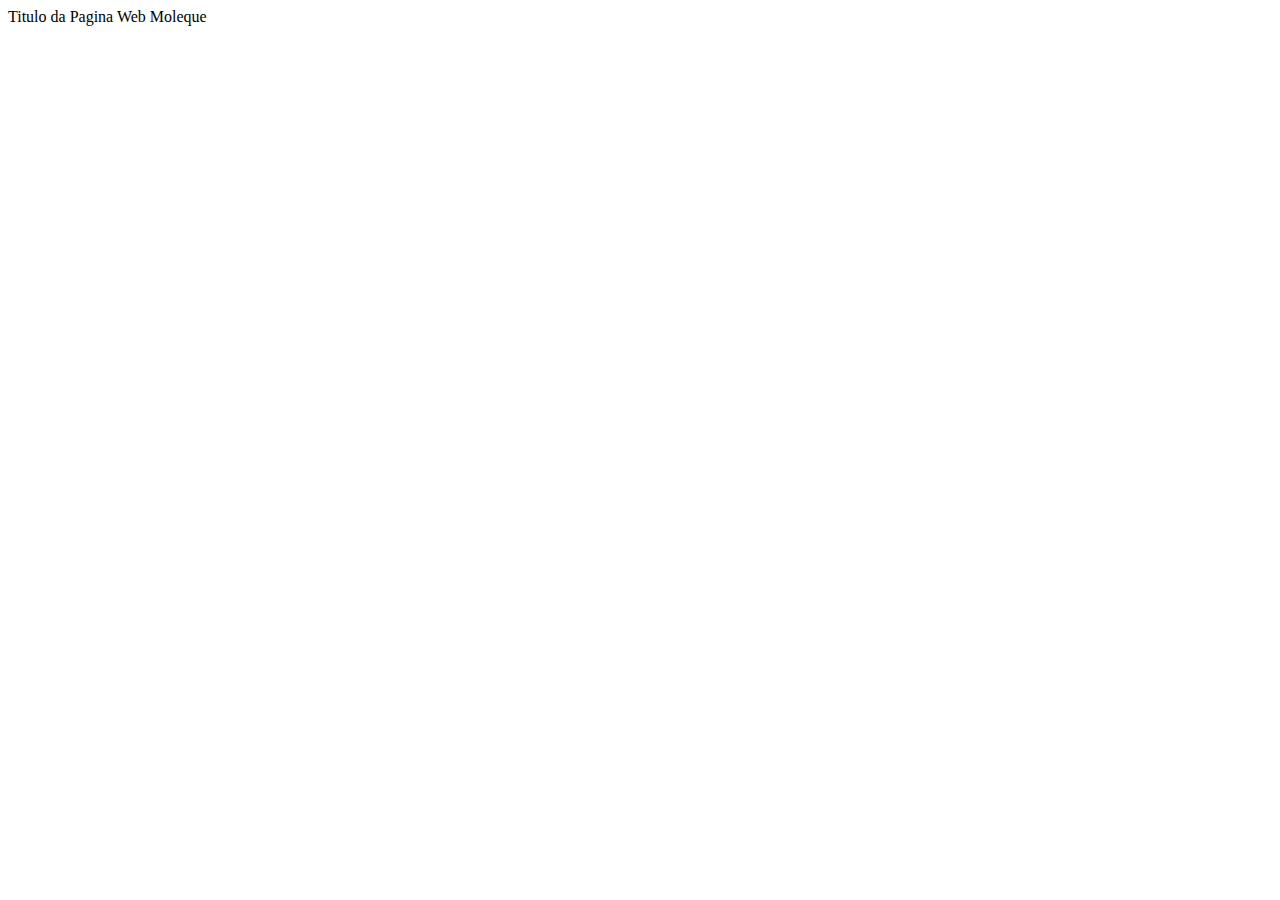
==== CursoJS_TS/ProjetoModelo/index.html @ 67359e80 "first commit" ====
<!DOCTYPE html>
<html lang="pt_BR">
<head>
    <meta charset="UTF-8">
    <meta name="viewport" content="width=device-width, initial-scale=2.0">
    <!--<meta name="viewport" content="width=device-width, initial-scale=1.0">-->
    <title>Minha Pagina web Cachorro</title>

    <script src="assets/mainScript.js"></script>

</head>
<body>Titulo da Pagina Web Moleque</h1>
    
</body>
</html>
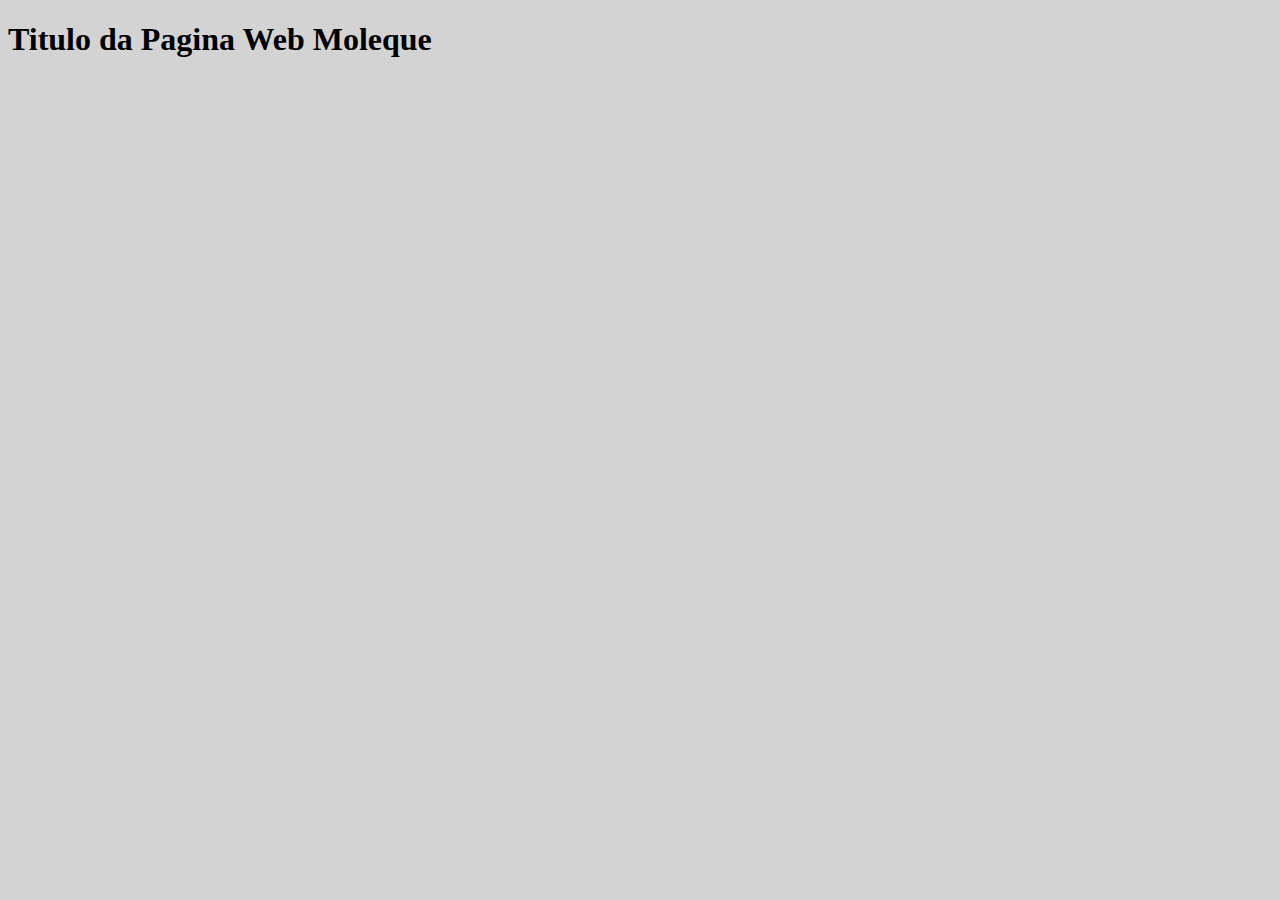
==== commit 2b5fc84b: "qualquer coisa" ====
--- a/CursoJS_TS/ProjetoModelo/index.html
+++ b/CursoJS_TS/ProjetoModelo/index.html
@@ -6,10 +6,12 @@
     <!--<meta name="viewport" content="width=device-width, initial-scale=1.0">-->
     <title>Minha Pagina web Cachorro</title>
 
+    <!--refs-->
+    <link rel="stylesheet" href="./assets/css/sheet-01.css">
     <script src="assets/mainScript.js"></script>
 
 </head>
-<body>Titulo da Pagina Web Moleque</h1>
-    
+<body>
+    <h1 class="t1">Titulo da Pagina Web Moleque</h1>
 </body>
 </html>--- a/CursoJS_TS/ProjetoModelo/assets/css/sheet-01.css
+++ b/CursoJS_TS/ProjetoModelo/assets/css/sheet-01.css
@@ -0,0 +1,8 @@
+body{
+    background-color: lightgray;
+}
+
+t1{
+    font-family: Georgia, 'Times New Roman', Times, serif;
+    font-size: large;
+}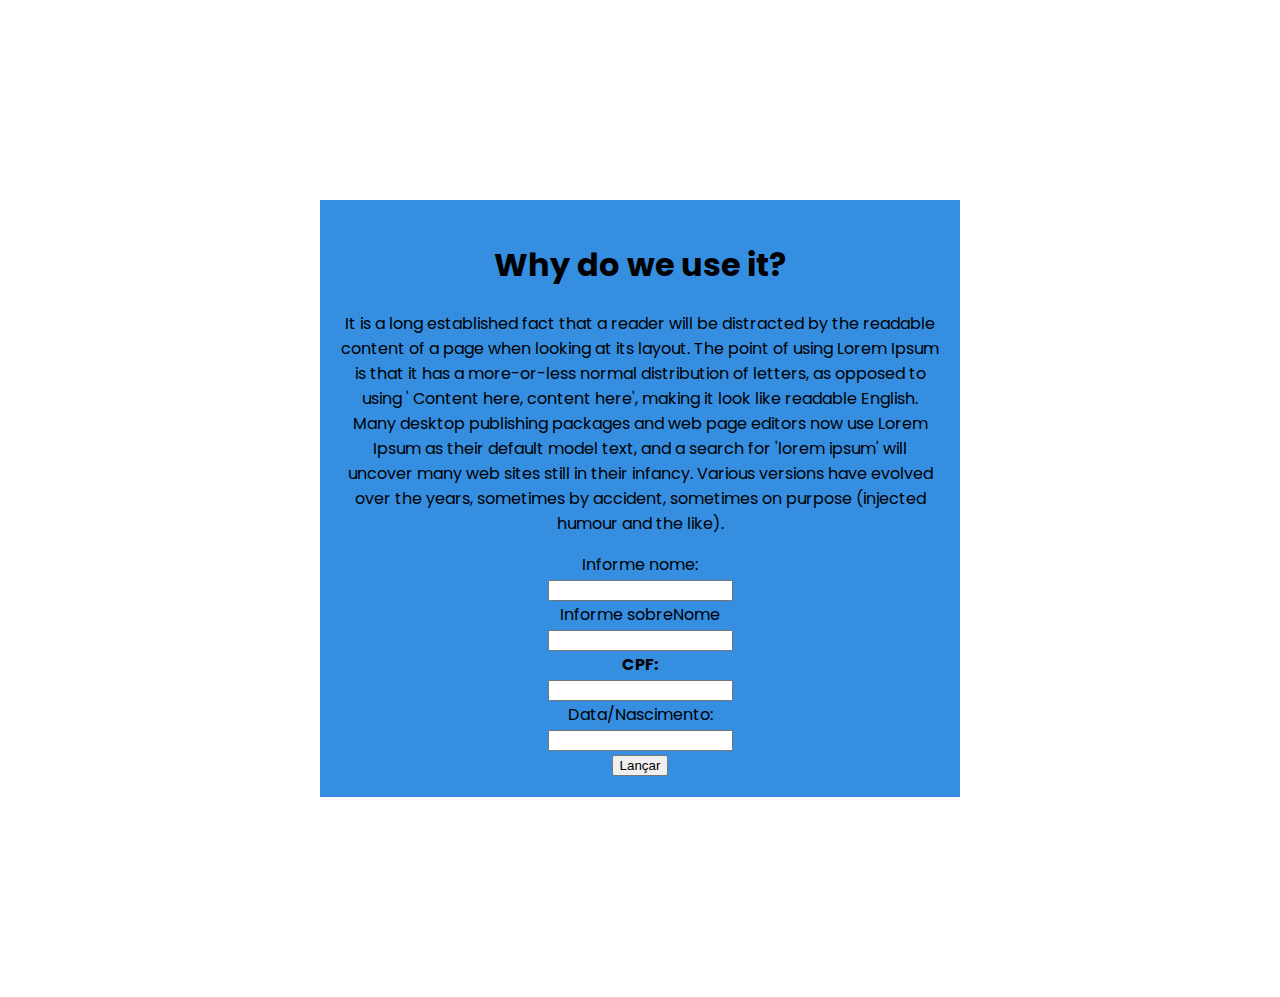
==== commit 712d0f00: "css estilização" ====
--- a/CursoJS_TS/ProjetoModelo/index.html
+++ b/CursoJS_TS/ProjetoModelo/index.html
@@ -1,5 +1,6 @@
 <!DOCTYPE html>
 <html lang="pt_BR">
+
 <head>
     <meta charset="UTF-8">
     <meta name="viewport" content="width=device-width, initial-scale=2.0">
@@ -11,7 +12,37 @@
     <script src="assets/mainScript.js"></script>
 
 </head>
+
 <body>
-    <h1 class="t1">Titulo da Pagina Web Moleque</h1>
+    <section class="container-01">
+        <h1>Why do we use it?</h1>
+        <p>
+            It is a long established fact that a reader will be distracted by the readable
+            content of a page when looking at its layout. The point of using Lorem Ipsum is
+            that it has a more-or-less normal distribution of letters, as opposed to using '
+            Content here, content here', making it look like readable English. Many desktop
+            publishing packages and web page editors now use Lorem Ipsum as their default model
+            text, and a search for 'lorem ipsum' will uncover many web sites still in their infancy.
+            Various versions have evolved over the years, sometimes by accident, sometimes on purpose
+            (injected humour and the like).
+        </p>
+
+        <form>
+            <label for="txtNome">Informe nome:</label><br>
+            <input type="text" id="txtNome"><br>
+
+            <label for="txtSobrenome">Informe sobreNome</label><br>
+            <input type="text" id="txtSobrenome"><br>
+
+            <label for="txtCpf"><strong>CPF:</strong></label><br>
+            <input type="text" id = "txtCpf"><br>
+
+            <label for="txtDataNas">Data/Nascimento:</label><br>
+            <input type="txtDataNas" id="txtDataNas"><br>
+
+            <button>Lançar</button>
+        </form>
+    </section>
 </body>
+
 </html>--- a/CursoJS_TS/ProjetoModelo/assets/css/sheet-01.css
+++ b/CursoJS_TS/ProjetoModelo/assets/css/sheet-01.css
@@ -1,8 +1,29 @@
-body{
-    background-color: lightgray;
+@import url('https://fonts.googleapis.com/css2?family=Poppins:ital,wght@0,100;0,200;0,300;0,400;0,500;0,600;0,700;0,800;0,900;1,100;1,200;1,300;1,400;1,500;1,600;1,700;1,800;1,900&display=swap');
+
+:root{
+    -primary-color:#ffffff;
 }
 
-t1{
-    font-family: Georgia, 'Times New Roman', Times, serif;
-    font-size: large;
-}+
+*{
+  box-sizing: border-box;
+  outline: 0;
+}
+
+body{
+    margin: 1;
+    padding: 0;
+    background: var(-primary-color);
+}
+
+.container-01{
+    max-width: 640px;
+    text-align: center;
+    padding: 20px;
+    margin: 200px auto;
+    font-family: 'Poppins', sans-serif;
+    align-content: center;
+    background-color: rgb(53, 142, 224);
+}
+
+
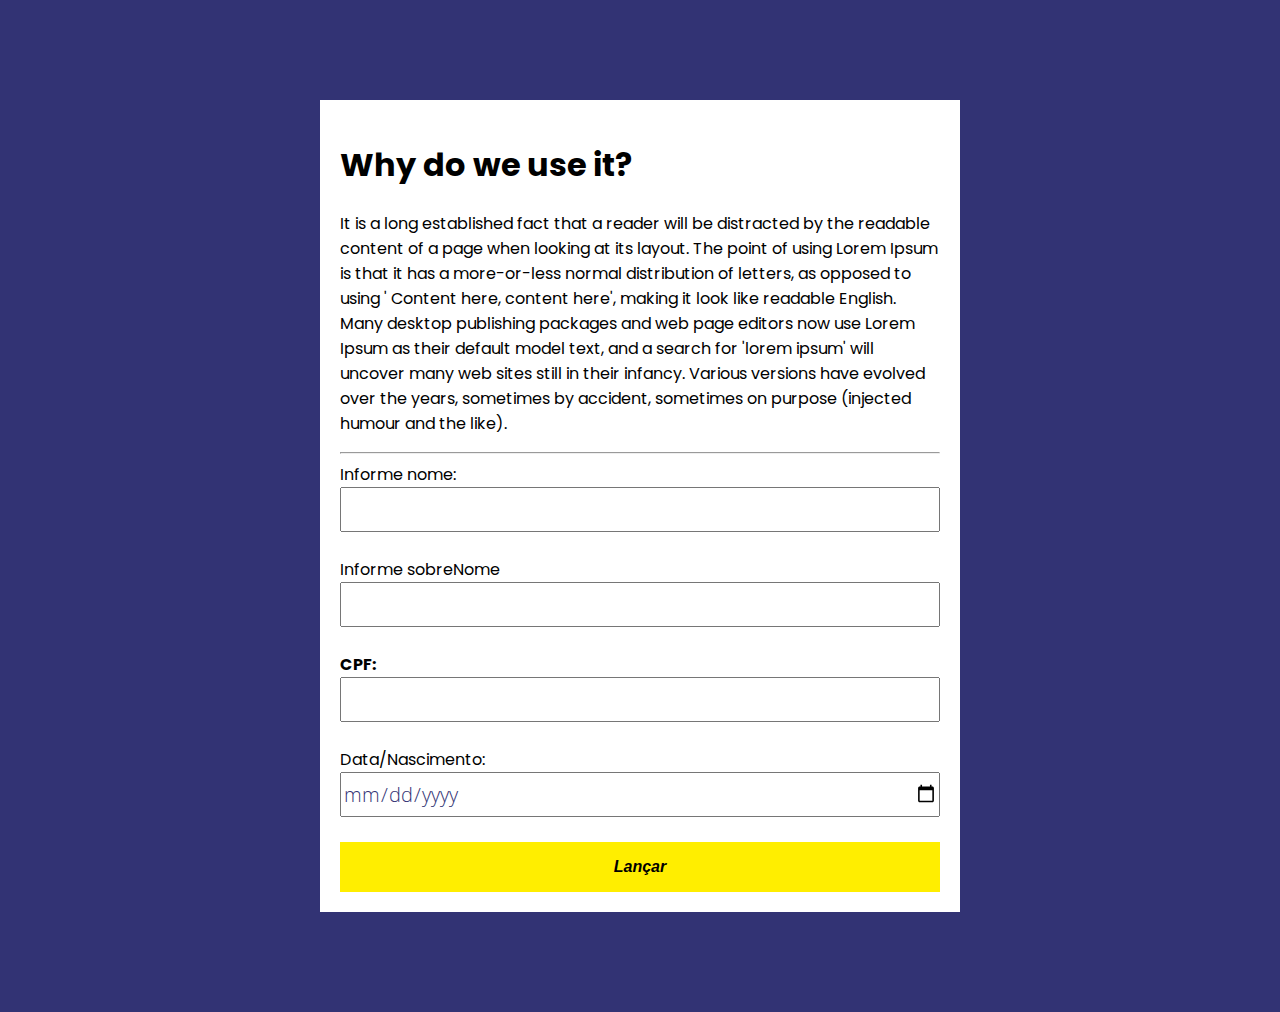
==== commit 24c4245e: "erro a ser resolvido" ====
--- a/CursoJS_TS/ProjetoModelo/index.html
+++ b/CursoJS_TS/ProjetoModelo/index.html
@@ -26,21 +26,21 @@
             Various versions have evolved over the years, sometimes by accident, sometimes on purpose
             (injected humour and the like).
         </p>
+        <hr>
 
         <form>
-            <label for="txtNome">Informe nome:</label><br>
-            <input type="text" id="txtNome"><br>
+            <label for="txtNome" class="label">Informe nome:</label><br>
+            <input type="text" id="txtNome" class="input"><br>
+            <label for="txtSobrenome" class="label">Informe sobreNome</label><br>
+            <input type="text" id="txtSobrenome" class="input"><br>
 
-            <label for="txtSobrenome">Informe sobreNome</label><br>
-            <input type="text" id="txtSobrenome"><br>
+            <label for="txtCpf" class="label"><strong>CPF:</strong></label><br>
+            <input type="text" id = "txtCpf" class="input"><br>
 
-            <label for="txtCpf"><strong>CPF:</strong></label><br>
-            <input type="text" id = "txtCpf"><br>
+            <label for="txtDataNas" class="label">Data/Nascimento:</label><br>
+            <input type="date" id="txtDataNas" class="input"><br>
 
-            <label for="txtDataNas">Data/Nascimento:</label><br>
-            <input type="txtDataNas" id="txtDataNas"><br>
-
-            <button>Lançar</button>
+            <button class="btn">Lançar</button>
         </form>
     </section>
 </body>
--- a/CursoJS_TS/ProjetoModelo/assets/css/sheet-01.css
+++ b/CursoJS_TS/ProjetoModelo/assets/css/sheet-01.css
@@ -1,10 +1,9 @@
 @import url('https://fonts.googleapis.com/css2?family=Poppins:ital,wght@0,100;0,200;0,300;0,400;0,500;0,600;0,700;0,800;0,900;1,100;1,200;1,300;1,400;1,500;1,600;1,700;1,800;1,900&display=swap');
+@import url('https://fonts.googleapis.com/css2?family=Open+Sans:ital,wght@0,300..800;1,300..800&display=swap');
 
 :root{
-    -primary-color:#ffffff;
+    --primaryColor : #323374
 }
-
-
 *{
   box-sizing: border-box;
   outline: 0;
@@ -13,17 +12,51 @@
 body{
     margin: 1;
     padding: 0;
-    background: var(-primary-color);
+    background: var(--primaryColor)
 }
 
 .container-01{
     max-width: 640px;
-    text-align: center;
     padding: 20px;
-    margin: 200px auto;
+    margin: 100px auto;
     font-family: 'Poppins', sans-serif;
-    align-content: center;
-    background-color: rgb(53, 142, 224);
+    background-color: white
+}
+
+.input{
+display: block;
+width: 100%;
+font-size: 20px;
+font-family: 'Open Sans', sans-serif;
+font-weight: 300;
+height: 45px;
+color: var(--primaryColor);
+
+}
+
+.label{
+    width: 10%;
+}
+
+.btn{
+    border: none;
+    background-color:  rgb(255, 238, 0);
+    height: 50px;
+    font-weight: 700;
+    font-style: italic;
+    width: 100%;
+    font-size: medium;
+    cursor: pointer;
+}
+
+.btn:hover{
+    background-color:  rgb(43, 42, 35);
+    color: #ffffff;
+}
+
+.btn:active{
+    background-color:  rgb(80, 76, 56);
+    color: #ffffff;
 }
 
 
